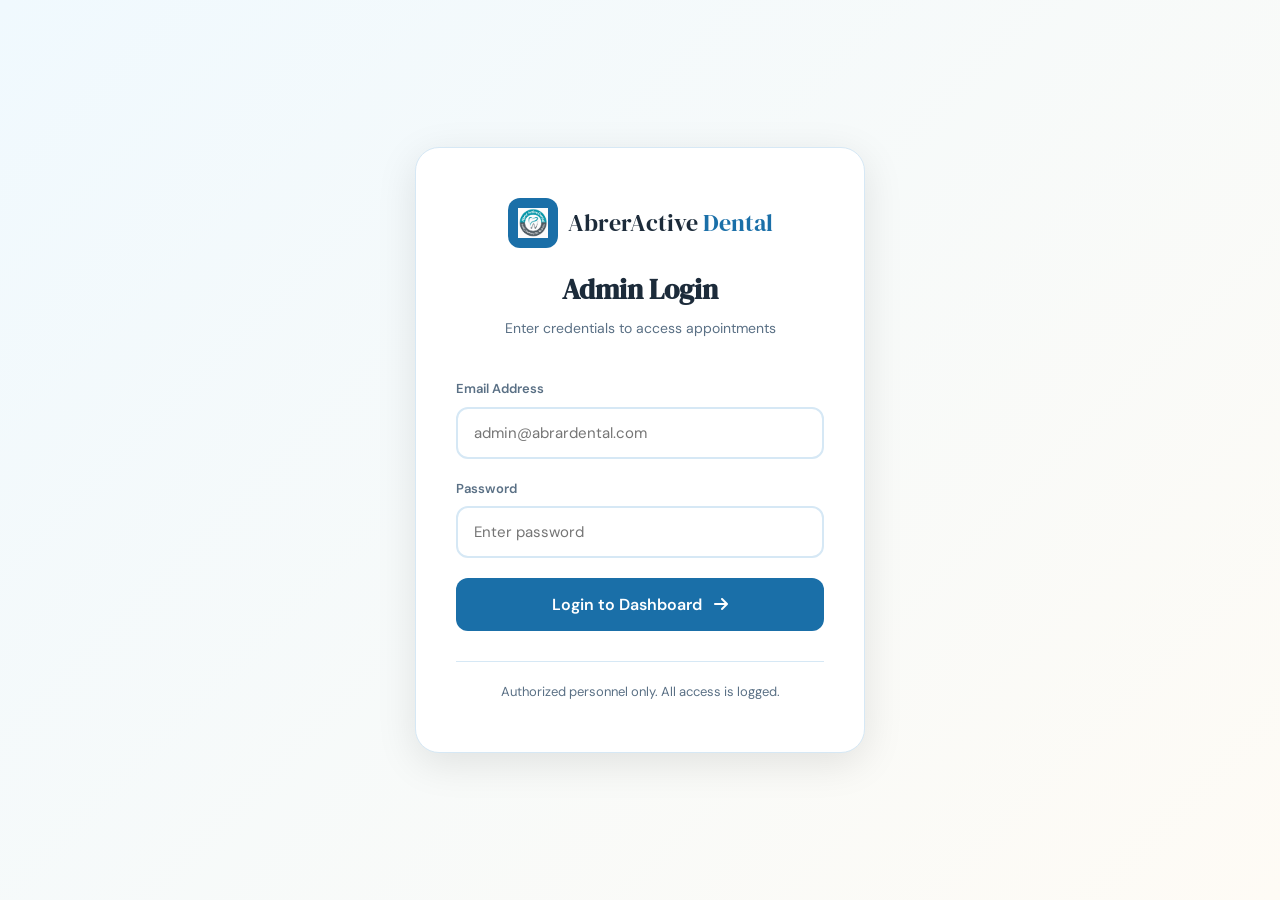
==== appointments.html @ 78419014 "dashboard add korlam and  js add korlam" ====
<!DOCTYPE html>
<html lang="en">

<head>
    <meta charset="UTF-8">
    <meta name="viewport" content="width=device-width, initial-scale=1.0">
    <title>All Appointments | AbrarActive Dental</title>

    <link rel="stylesheet" href="style.css">
    <link rel="stylesheet" href="https://cdnjs.cloudflare.com/ajax/libs/font-awesome/6.0.0-beta3/css/all.min.css">
    <link href="https://fonts.googleapis.com/css2?family=DM+Serif+Display:ital@0;1&family=DM+Sans:wght@300;400;500;600;700&display=swap" rel="stylesheet">

    <style>
        .appointments-container {
            max-width: 1400px;
            margin: 100px auto 50px;
            padding: 0 20px;
        }

        .appointments-header {
            text-align: center;
            margin-bottom: 40px;
        }

        .appointments-header h2 {
            font-size: 36px;
            margin-bottom: 10px;
        }

        .appointments-header p {
            color: #5a7085;
            font-size: 16px;
        }

        .table-responsive {
            background: white;
            border-radius: 16px;
            box-shadow: 0 4px 20px rgba(0, 0, 0, 0.08);
            overflow: hidden;
            border: 1px solid #d6e8f5;
        }

        .appointments-table {
            width: 100%;
            border-collapse: collapse;
            min-width: 900px;
        }

        .appointments-table th {
            background: #e8f4fd;
            padding: 16px 14px;
            text-align: left;
            font-weight: 600;
            color: #1a6fa8;
            font-size: 13px;
            text-transform: uppercase;
            letter-spacing: 0.5px;
            border-bottom: 2px solid #d6e8f5;
        }

        .appointments-table td {
            padding: 16px 14px;
            border-bottom: 1px solid #d6e8f5;
            font-size: 14px;
            color: #1c2b3a;
            vertical-align: top;
        }

        .appointments-table tbody tr:hover {
            background: #f4f9fd;
        }

        .appointments-table tbody tr:last-child td {
            border-bottom: none;
        }

        .appointments-table tbody tr td:nth-child(4) {
            font-weight: 600;
            color: #1a6fa8;
            white-space: nowrap;
        }

        .appointments-table tbody tr td:nth-child(6),
        .appointments-table tbody tr td:nth-child(7) {
            text-transform: capitalize;
        }

        .notes-cell {
            max-width: 200px;
            overflow: hidden;
            text-overflow: ellipsis;
            white-space: nowrap;
        }

        .submitted-cell {
            font-size: 12px;
            color: #5a7085;
            white-space: nowrap;
        }

        .back-button {
            display: inline-flex;
            align-items: center;
            gap: 8px;
            background: #1a6fa8;
            color: white;
            padding: 10px 24px;
            border-radius: 50px;
            text-decoration: none;
            font-weight: 600;
            margin-bottom: 30px;
            transition: background 0.2s;
            border: none;
            cursor: pointer;
            font-size: 15px;
        }

        .back-button:hover {
            background: #0f4d7a;
        }

        .no-appointments {
            text-align: center;
            padding: 80px 20px;
            background: white;
            border-radius: 16px;
            border: 1px solid #d6e8f5;
            color: #5a7085;
        }

        .no-appointments i {
            font-size: 56px;
            margin-bottom: 20px;
            color: #d6e8f5;
        }

        .no-appointments h3 {
            font-size: 20px;
            margin-bottom: 8px;
        }

        /* Mobile responsive - horizontal scroll */
        @media (max-width: 768px) {
            .appointments-container {
                margin-top: 80px;
            }

            .table-responsive {
                border-radius: 12px;
            }

            .appointments-table th,
            .appointments-table td {
                padding: 12px 10px;
                font-size: 13px;
            }

            .appointments-header h2 {
                font-size: 28px;
            }

            .notes-cell {
                max-width: 150px;
            }
        }

        @media (max-width: 480px) {
            .appointments-table th,
            .appointments-table td {
                padding: 10px 8px;
                font-size: 12px;
            }

            .notes-cell {
                max-width: 120px;
            }

            .back-button {
                padding: 8px 20px;
                font-size: 14px;
            }
        }
    </style>
</head>

<body>

    <!-- Navbar -->
    <nav class="navbar">
        <div class="container nav-container">
            <a href="index.html" class="logo">
                <div class="logo-icon">
                    <img src="./image/logo.png" alt="Logo">
                </div>
                <span class="logo-text">AbrerActive<span> Dental</span></span>
            </a>
            <div class="nav-links">
                <a href="index.html#home" class="nav-link">Home</a>
                <a href="index.html#about" class="nav-link">About</a>
                <a href="index.html#services" class="nav-link">Services</a>
                <a href="index.html#appointment" class="nav-link">Appointment</a>
                <a href="index.html#contact" class="nav-link">Contact</a>
                <a href="appointments.html" class="nav-link">All Appointments</a>
            </div>
            <a href="index.html#appointment" class="btn btn-primary btn-small">📅 Book Now</a>
        </div>
    </nav>

    <div class="appointments-container">
        <div style="display: flex; justify-content: space-between; align-items: center; margin-bottom: 30px;">
            <button onclick="window.location.href='index.html'" class="back-button">
                <i class="fas fa-arrow-left"></i> Back to Home
            </button>
            <button onclick="logout()" class="back-button" style="background: #c00;">
                <i class="fas fa-sign-out-alt"></i> Logout
            </button>
        </div>

        <div class="appointments-header">
            <h2>All Appointments</h2>
            <p>View all appointment requests</p>
        </div>

        <div class="table-responsive">
            <table class="appointments-table">
                <thead>
                    <tr>
                        <th>#</th>
                        <th>Doctor</th>
                        <th>Date</th>
                        <th>Time</th>
                        <th>Name</th>
                        <th>Age</th>
                        <th>Gender</th>
                        <th>Email</th>
                        <th>Phone</th>
                        <th>Notes</th>
                        <th>Submitted</th>
                    </tr>
                </thead>
                <tbody id="appointmentsBody">
                    <!-- Data loaded via JavaScript -->
                </tbody>
            </table>
        </div>

        <div id="noAppointments" class="no-appointments">
            <i class="far fa-calendar-alt"></i>
            <h3>No Appointments</h3>
            <p>There are no appointment requests yet.</p>
        </div>
     </div>

     <script src="script.js"></script>

    <script>
        // Check authentication on page load
        function checkAuth() {
            const isLoggedIn = localStorage.getItem('isLoggedIn');
            if (isLoggedIn !== 'true') {
                window.location.href = 'login.html';
            }
        }

        // Logout function
        function logout() {
            localStorage.removeItem('isLoggedIn');
            localStorage.removeItem('userEmail');
            window.location.href = 'login.html';
        }

        // Run auth check immediately
        checkAuth();
    </script>

 </body>

</html>
---- style.css ----
* {
  margin: 0;
  padding: 0;
  box-sizing: border-box;
}

html {
  scroll-behavior: smooth;
}

body {
  font-family: 'DM Sans', sans-serif;
  background: #ffffff;
  color: #1c2b3a;
  line-height: 1.5;
}


/* colors */
:root {
  --primary: #1a6fa8;
  --primary-dark: #0f4d7a;
  --primary-light: #e8f4fd;
  --accent: #2ebfa5;
  --text-muted: #5a7085;
  --border: #d6e8f5;
  --surface: #f4f9fd;
  --white: #ffffff;
}

h1, h2, h3, .logo-text {
  font-family: 'DM Serif Display', serif;
}

.container {
  max-width: 1100px;
  margin: 0 auto;
  padding: 0 20px;
}

/* buttons */
.btn {
  display: inline-block;
  padding: 12px 28px;
  border-radius: 50px;
  font-weight: 600;
  text-decoration: none;
  transition: 0.2s;
  border: none;
  cursor: pointer;
  font-size: 15px;
}
.btn-primary {
  background: var(--primary);
  color: white;
}
.btn-primary:hover {
  background: var(--primary-dark);
}
.btn-outline {
  background: transparent;
  color: var(--primary);
  border: 2px solid var(--primary);
}
.btn-outline:hover {
  background: var(--primary-light);
}
.btn-small {
  padding: 8px 20px;
  font-size: 13px;
}
.btn-block {
  display: block;
  width: 100%;
  text-align: center;
}
.btn-white {
  background: white;
  color: var(--primary);
}
.btn-white:hover {
  background: #f0f0f0;
}

/* badge */
.badge {
  display: inline-block;
  background: var(--primary-light);
  color: var(--primary);
  padding: 4px 14px;
  border-radius: 40px;
  font-size: 12px;
  font-weight: 600;
}

/* section */
.section {
  padding: 70px 0;
}
.bg-light {
  background: var(--surface);
}
.section-header {
  text-align: center;
  margin-bottom: 50px;
}
.section-header h2 {
  font-size: 36px;
  margin: 12px 0 8px;
}
.section-header p {
  color: var(--text-muted);
  max-width: 550px;
  margin: 0 auto;
}

/* navbar */
.navbar {
  position: fixed;
  top: 0;
  left: 0;
  width: 100%;
  background: rgba(255,255,255,0.96);
  border-bottom: 1px solid var(--border);
  z-index: 100;
  height: 72px;
}
.nav-container {
  display: flex;
  align-items: center;
  justify-content: space-between;
  height: 72px;
}
.logo {
  display: flex;
  align-items: center;
  gap: 10px;
  text-decoration: none;
}
.logo img {
  height: 55px;
  width: auto;
  display: block;
}
.logo-icon {
  width: 38px;
  height: 38px;
  background: var(--primary);
  border-radius: 10px;
  display: flex;
  align-items: center;
  justify-content: center;
}
/* .logo-icon svg {
  width: 22px;
  stroke: white;
} */
.logo-text {
  font-size: 22px;
  color: #1c2b3a;
}
.logo-text span {
  color: var(--primary);
}
.nav-links {
  display: flex;
  gap: 8px;
}
.nav-link {
  padding: 8px 16px;
  text-decoration: none;
  color: var(--text-muted);
  font-weight: 500;
  border-radius: 40px;
}
.nav-link:hover {
  background: var(--primary-light);
  color: var(--primary);
}

/* hero section */
.hero {
  padding-top: 90px;
  min-height: 100vh;
  background: linear-gradient(135deg, #f0f9fe, #fefbf5);
  display: flex;
  align-items: center;
}
.hero-container {
  display: flex;
  gap: 50px;
  align-items: center;
}
.hero-text {
  flex: 1;
}
.hero-text h1 {
  font-size: 52px;
  margin: 15px 0 15px;
}
.hero-text h1 em {
  color: var(--primary);
  font-style: italic;
}
.hero-text p {
  font-size: 17px;
  color: var(--text-muted);
  margin-bottom: 30px;
}
.hero-buttons {
  display: flex;
  gap: 15px;
  flex-wrap: wrap;
}
.hero-stats {
  display: flex;
  gap: 40px;
  margin-top: 45px;
}
.stat-number {
  font-family: 'DM Serif Display', serif;
  font-size: 32px;
  color: var(--primary);
  font-weight: bold;
}
.stat-label {
  font-size: 13px;
  color: var(--text-muted);
}
.hero-image {
  flex: 1;
  position: relative;
}
.doctor-card {
  background: white;
  border-radius: 30px;
  box-shadow: 0 10px 30px rgba(0,0,0,0.1);
  overflow: hidden;
}
.doctor-avatar {
  background: linear-gradient(145deg, var(--primary-light), var(--accent));
  padding: 40px;
  text-align: center;
}
.herodr {
    width: 350px;
    height: 350px;
    border-radius: 50%;
    object-fit: cover;
    border: 5px solid #1a6fa8;
    margin-bottom: 1rem;  
}
.doctor-name {
  font-weight: bold;
  font-size: 18px;
  margin-top: 10px;
  color: #1a6fa8;
}
.doctor-title {
  font-size: 13px;
  color: #5a7085;
}
.award-badge {
  position: absolute;
  bottom: 20px;
  left: -20px;
  background: white;
  border-radius: 20px;
  padding: 12px 18px;
  display: flex;
  gap: 12px;
  box-shadow: 0 8px 20px rgba(0,0,0,0.1);
}
.award-icon {
  font-size: 28px;
}
.award-title {
  font-weight: bold;
}
.award-text {
  font-size: 12px;
  color: var(--text-muted);
}

/* grids */
.three-cols {
  display: grid;
  grid-template-columns: repeat(3, 1fr);
  gap: 25px;
}
.two-cols {
  display: grid;
  grid-template-columns: 1fr 1.5fr;
  gap: 45px;
  align-items: center;
}
.card {
  background: white;
  border: 1px solid var(--border);
  border-radius: 16px;
  padding: 30px 20px;
  text-align: center;
  transition: all .3s linear;
}
.card:hover{
  background-color: #b5cadc;
  box-shadow: 0 25px 50px rgba(0, 0, 0, 0.608);
  transform:scale(1.2);
}
.card-icon {
  font-size: 44px;
  margin-bottom: 15px;
}
.card h3 {
  margin-bottom: 10px;
}
.card p {
  color: var(--text-muted);
  font-size: 14px;
}

/* about doctor */
.doctor-photo {
  background: linear-gradient(130deg, var(--primary-light), var(--accent-light));
  border-radius: 30px;
  padding: 40px;
  text-align: center;
}
.doctor-qualification {
  color: var(--primary);
  font-weight: 500;
  margin: 10px 0 15px;
}
.qualification-list {
  list-style: none;
  margin: 25px 0;
}
.qualification-list li {
  margin-bottom: 12px;
  display: flex;
  align-items: center;
  gap: 12px;
}
.qual-icon {
  font-size: 22px;
}
.certificate-grid {
  display: grid;
  grid-template-columns: 1fr 1fr;
  gap: 12px;
  margin: 20px 0;
}
.cert-card {
  background: var(--surface);
  padding: 12px;
  border-radius: 12px;
  font-size: 13px;
}

/* services */
.services-grid {
  display: grid;
  grid-template-columns: repeat(auto-fill, minmax(280px, 1fr));
  gap: 25px;
}
.service-card {
  background: white;
  border: 1px solid var(--border);
  border-radius: 16px;
  padding: 25px;
  transition: all .3s linear;
}
.service-card:hover{
  background-color: #b5cadc;
  box-shadow: 0 25px 50px rgba(0, 0, 0, 0.608);
  transform:scale(1.2);
}
.service-icon {
  font-size: 42px;
  margin-bottom: 15px;
}
.service-card h3 {
  margin-bottom: 8px;
}
.service-card p {
  color: var(--text-muted);
  font-size: 14px;
}
.service-price {
  margin-top: 15px;
  font-weight: bold;
  color: var(--accent);
}

/* testimonials */
.testimonials-grid {
  display: grid;
  grid-template-columns: repeat(3, 1fr);
  gap: 25px;
}
.testimonial-card {
  background: white;
  border-radius: 16px;
  padding: 25px;
  border: 1px solid var(--border);
  transition: all .3s linear;

}
.testimonial-card:hover{
  background-color: #b5cadc;
  box-shadow: 0 25px 50px rgba(0, 0, 0, 0.608);
  transform:scale(1.2);
}
.stars {
  color: #f5b042;
  font-size: 18px;
  margin-bottom: 12px;
}
.patient {
  display: flex;
  gap: 12px;
  margin-top: 18px;
  align-items: center;
}
.patient-avatar {
  width: 44px;
  height: 44px;
  background: var(--primary);
  border-radius: 50%;
  display: flex;
  align-items: center;
  justify-content: center;
  color: white;
  font-weight: bold;
}

/* appointment form */
.appointment-grid {
  display: grid;
  grid-template-columns: 1.3fr 1fr;
  gap: 45px;
}
.form-box {
  background: white;
  border: 1px solid var(--border);
  border-radius: 24px;
  padding: 35px;
}
.form-group {
  margin-bottom: 18px;
}
label {
  display: block;
  font-size: 13px;
  font-weight: 600;
  color: var(--text-muted);
  margin-bottom: 5px;
}
input, select, textarea {
  width: 100%;
  padding: 12px;
  border: 1px solid var(--border);
  border-radius: 10px;
  font-family: inherit;
}
.form-row {
  display: grid;
  grid-template-columns: 1fr 1fr;
  gap: 15px;
}
.demo-note {
  font-size: 12px;
  color: var(--text-muted);
  text-align: center;
  margin-top: 15px;
}
.info-box {
  padding-top: 20px;
}
.info-item {
  display: flex;
  gap: 16px;
  margin-bottom: 28px;
}
.info-icon {
  font-size: 28px;
  background: var(--primary-light);
  width: 50px;
  height: 50px;
  border-radius: 14px;
  display: flex;
  align-items: center;
  justify-content: center;
}
.call-card {
  background: var(--primary-light);
  border-radius: 20px;
  padding: 20px;
  margin-top: 20px;
}
.phone-number {
  font-size: 24px;
  font-weight: bold;
  color: var(--primary);
  margin: 8px 0;
}

/* contact */
.contact-grid {
  display: grid;
  grid-template-columns: 1fr 1.2fr;
  gap: 45px;
}
.contact-item {
  display: flex;
  gap: 16px;
  margin-bottom: 28px;
}
.contact-icon {
  font-size: 28px;
  background: var(--primary-light);
  width: 50px;
  height: 50px;
  border-radius: 14px;
  display: flex;
  align-items: center;
  justify-content: center;
}
.map iframe {
  width: 100%;
  height: 260px;
  border-radius: 20px;
  border: 0;
  margin-top: 15px;
}
.message-box {
  background: white;
  border: 1px solid var(--border);
  border-radius: 24px;
  padding: 30px;
}

/* cta banner */
.cta-banner {
  background: var(--primary);
  padding: 60px 0;
  text-align: center;
  color: white;
}
.cta-banner h2 {
  font-size: 36px;
  margin-bottom: 12px;
}
.cta-banner p {
  margin-bottom: 28px;
  opacity: 0.9;
}

/* footer */
footer {
  background: #1c2b3a;
  color: #b0c9df;
  padding: 50px 0 25px;
}
.footer-grid {
  display: grid;
  grid-template-columns: 2fr 1fr 1fr;
  gap: 40px;
  margin-bottom: 35px;
}
.footer-brand p {
  margin-top: 12px;
  font-size: 14px;
}
.footer-links h4 {
  color: white;
  margin-bottom: 18px;
}
.footer-links ul {
  list-style: none;
}
.footer-links li {
  margin-bottom: 10px;
}
.footer-links a {
  color: #b0c9df;
  text-decoration: none;
}
.footer-links a:hover {
  color: white;
  font-size: large;
}

/* footer-social */
.footer-links ul li.social-links {
    display: flex;
    align-items: center;
    gap: 10px;
    flex-wrap: wrap;
    margin-top: 10px;
}

.social-links a {
    color: white;
    font-size: 18px;
    transition: all 0.3s ease;
    display: inline-block;
    text-decoration: none;
}

.social-links a:hover {
    color: #2ebfa5;
    transform: translateY(-3px);
}


.social-links span {
    color: #ccc;
}


.footer-bottom {
  border-top: 1px solid rgba(255,255,255,0.1);
  padding-top: 20px;
  display: flex;
  justify-content: space-between;
  font-size: 13px;
}

/* responsive */
@media (max-width: 850px) {
  .hero-container, .two-cols, .appointment-grid, .contact-grid, .testimonials-grid, .three-cols {
    grid-template-columns: 1fr;
  }
  .hero-image {
    display: none;
  }
  .hero-text h1 {
    font-size: 42px;
  }
  .footer-grid {
    grid-template-columns: 1fr;
    gap: 30px;
  }
  .nav-links {
    display: none;
  }
}
@media (max-width: 550px) {
  .section {
    padding: 50px 0;
  }
  .certificate-grid {
    grid-template-columns: 1fr;
  }
}
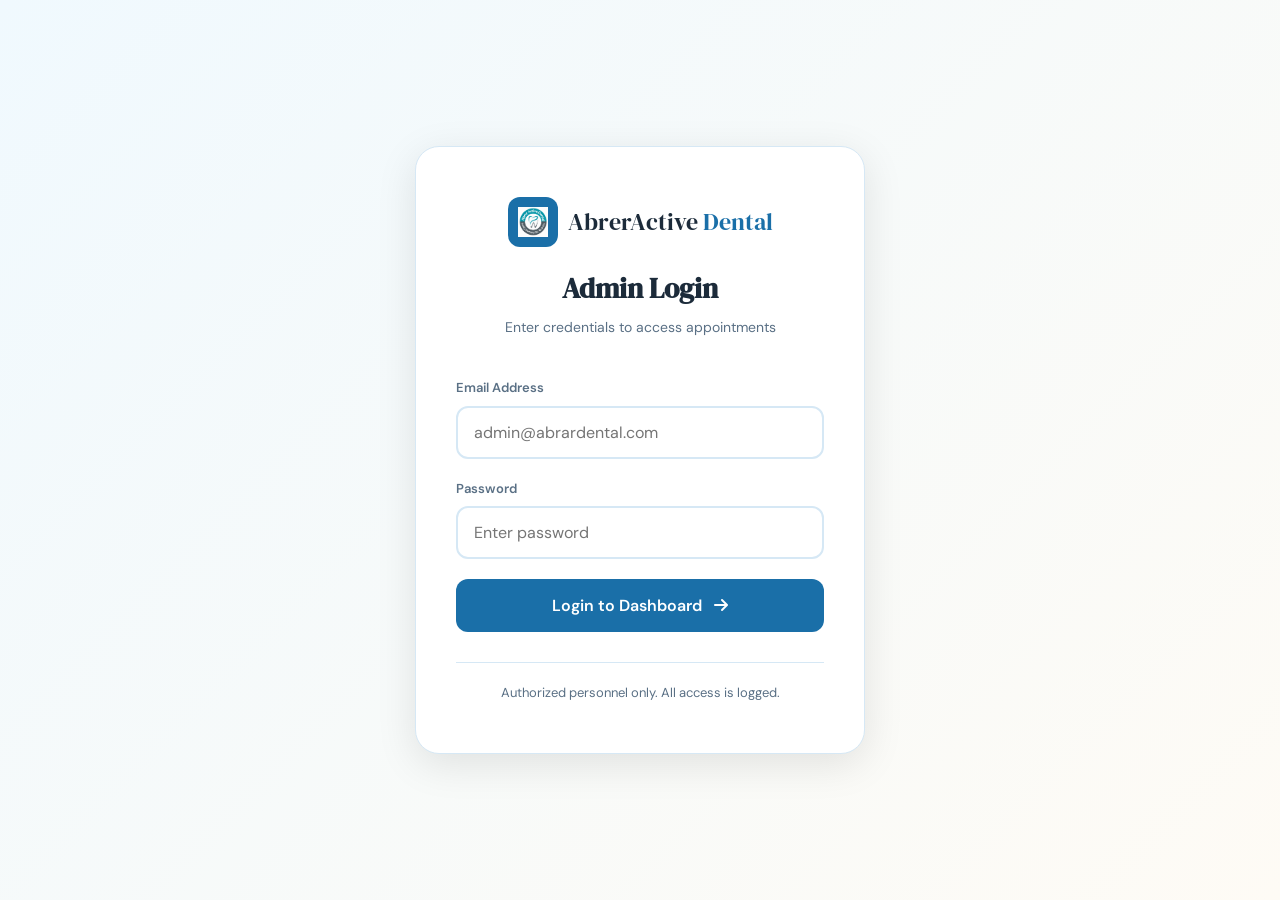
==== commit f3ebde02: "try to full responsive" ====
--- a/appointments.html
+++ b/appointments.html
@@ -32,13 +32,14 @@
             font-size: 16px;
         }
 
-        .table-responsive {
-            background: white;
-            border-radius: 16px;
-            box-shadow: 0 4px 20px rgba(0, 0, 0, 0.08);
-            overflow: hidden;
-            border: 1px solid #d6e8f5;
-        }
+         .table-responsive {
+             background: white;
+             border-radius: 16px;
+             box-shadow: 0 4px 20px rgba(0, 0, 0, 0.08);
+             overflow-x: auto;
+             border: 1px solid #d6e8f5;
+             -webkit-overflow-scrolling: touch;
+         }
 
         .appointments-table {
             width: 100%;
@@ -185,26 +186,32 @@
 
 <body>
 
-    <!-- Navbar -->
-    <nav class="navbar">
-        <div class="container nav-container">
-            <a href="index.html" class="logo">
-                <div class="logo-icon">
-                    <img src="./image/logo.png" alt="Logo">
-                </div>
-                <span class="logo-text">AbrerActive<span> Dental</span></span>
-            </a>
-            <div class="nav-links">
-                <a href="index.html#home" class="nav-link">Home</a>
-                <a href="index.html#about" class="nav-link">About</a>
-                <a href="index.html#services" class="nav-link">Services</a>
-                <a href="index.html#appointment" class="nav-link">Appointment</a>
-                <a href="index.html#contact" class="nav-link">Contact</a>
-                <a href="appointments.html" class="nav-link">All Appointments</a>
-            </div>
-            <a href="index.html#appointment" class="btn btn-primary btn-small">📅 Book Now</a>
-        </div>
-    </nav>
+     <!-- Navbar -->
+     <nav class="navbar">
+         <div class="container nav-container">
+             <a href="index.html" class="logo">
+                 <div class="logo-icon">
+                     <img src="./image/logo.png" alt="Logo">
+                 </div>
+                 <span class="logo-text">AbrerActive<span> Dental</span></span>
+             </a>
+             <button class="mobile-menu-toggle" aria-label="Toggle menu" aria-expanded="false" aria-controls="primary-navigation">
+                 <span></span>
+                 <span></span>
+                 <span></span>
+             </button>
+             <div class="nav-overlay" aria-hidden="true"></div>
+             <div class="nav-links" id="primary-navigation" aria-hidden="true">
+                 <a href="index.html#home" class="nav-link">Home</a>
+                 <a href="index.html#about" class="nav-link">About</a>
+                 <a href="index.html#services" class="nav-link">Services</a>
+                 <a href="index.html#contact" class="nav-link">Contact</a>
+                 <a href="appointments.html" class="nav-link">All Appointments</a>
+                 <a href="index.html#appointment" class="btn btn-primary btn-block btn-block-mobile">📅 Book Now</a>
+             </div>
+             <a href="index.html#appointment" class="btn btn-primary btn-small">📅 Book Now</a>
+         </div>
+     </nav>
 
     <div class="appointments-container">
         <div style="display: flex; justify-content: space-between; align-items: center; margin-bottom: 30px;">
--- a/style.css
+++ b/style.css
@@ -6,6 +6,9 @@
 
 html {
   scroll-behavior: smooth;
+  scroll-padding-top: 80px;
+  overflow-x: hidden;
+  -webkit-text-size-adjust: 100%;
 }
 
 body {
@@ -14,7 +17,6 @@
   color: #1c2b3a;
   line-height: 1.5;
 }
-
 
 /* colors */
 :root {
@@ -49,6 +51,14 @@
   border: none;
   cursor: pointer;
   font-size: 15px;
+  touch-action: manipulation;
+  -webkit-tap-highlight-color: transparent;
+}
+.btn:hover {
+  transform: translateY(-1px);
+}
+.btn:active {
+  transform: translateY(0);
 }
 .btn-primary {
   background: var(--primary);
@@ -74,6 +84,12 @@
   width: 100%;
   text-align: center;
 }
+
+/* Mobile-only button - hidden by default on desktop */
+.btn-block-mobile {
+  display: none;
+}
+
 .btn-white {
   background: white;
   color: var(--primary);
@@ -96,6 +112,7 @@
 /* section */
 .section {
   padding: 70px 0;
+  scroll-margin-top: 80px;
 }
 .bg-light {
   background: var(--surface);
@@ -122,7 +139,7 @@
   width: 100%;
   background: rgba(255,255,255,0.96);
   border-bottom: 1px solid var(--border);
-  z-index: 100;
+  z-index: 1000;
   height: 72px;
 }
 .nav-container {
@@ -130,12 +147,15 @@
   align-items: center;
   justify-content: space-between;
   height: 72px;
+  position: relative;
 }
 .logo {
   display: flex;
   align-items: center;
   gap: 10px;
   text-decoration: none;
+  z-index: 1001;
+  position: relative;
 }
 .logo img {
   height: 55px;
@@ -151,10 +171,6 @@
   align-items: center;
   justify-content: center;
 }
-/* .logo-icon svg {
-  width: 22px;
-  stroke: white;
-} */
 .logo-text {
   font-size: 22px;
   color: #1c2b3a;
@@ -165,6 +181,7 @@
 .nav-links {
   display: flex;
   gap: 8px;
+  align-items: center;
 }
 .nav-link {
   padding: 8px 16px;
@@ -172,10 +189,59 @@
   color: var(--text-muted);
   font-weight: 500;
   border-radius: 40px;
+  transition: all 0.2s;
 }
 .nav-link:hover {
   background: var(--primary-light);
   color: var(--primary);
+}
+
+/* Mobile menu toggle */
+.mobile-menu-toggle {
+  display: none;
+  flex-direction: column;
+  gap: 5px;
+  background: none;
+  border: none;
+  cursor: pointer;
+  padding: 10px;
+  z-index: 1001;
+  width: 44px;
+  height: 44px;
+  align-items: center;
+  justify-content: center;
+  position: relative;
+}
+.mobile-menu-toggle span {
+  display: block;
+  width: 24px;
+  height: 2px;
+  background: var(--primary);
+  transition: all 0.3s;
+  border-radius: 2px;
+}
+.mobile-menu-toggle.active span:nth-child(1) {
+  transform: rotate(45deg) translate(5px, 5px);
+}
+.mobile-menu-toggle.active span:nth-child(2) {
+  opacity: 0;
+}
+.mobile-menu-toggle.active span:nth-child(3) {
+  transform: rotate(-45deg) translate(5px, -5px);
+}
+
+/* Mobile overlay */
+.nav-overlay {
+  position: fixed;
+  top: 0;
+  left: 0;
+  width: 100%;
+  height: 100vh;
+  background: rgba(0,0,0,0.3);
+  z-index: 998;
+  opacity: 0;
+  visibility: hidden;
+  transition: opacity 0.3s ease;
 }
 
 /* hero section */
@@ -190,6 +256,7 @@
   display: flex;
   gap: 50px;
   align-items: center;
+  width: 100%;
 }
 .hero-text {
   flex: 1;
@@ -197,6 +264,7 @@
 .hero-text h1 {
   font-size: 52px;
   margin: 15px 0 15px;
+  line-height: 1.1;
 }
 .hero-text h1 em {
   color: var(--primary);
@@ -230,12 +298,17 @@
 .hero-image {
   flex: 1;
   position: relative;
+  display: flex;
+  justify-content: center;
+  align-items: center;
 }
 .doctor-card {
   background: white;
   border-radius: 30px;
   box-shadow: 0 10px 30px rgba(0,0,0,0.1);
   overflow: hidden;
+  max-width: 400px;
+  width: 100%;
 }
 .doctor-avatar {
   background: linear-gradient(145deg, var(--primary-light), var(--accent));
@@ -243,8 +316,8 @@
   text-align: center;
 }
 .herodr {
-    width: 350px;
-    height: 350px;
+    width: 280px;
+    height: 280px;
     border-radius: 50%;
     object-fit: cover;
     border: 5px solid #1a6fa8;
@@ -294,6 +367,8 @@
   gap: 45px;
   align-items: center;
 }
+
+/* cards */
 .card {
   background: white;
   border: 1px solid var(--border);
@@ -319,6 +394,15 @@
   font-size: 14px;
 }
 
+/* Disable scale transform on touch devices for better UX */
+@media (hover: none) and (pointer: coarse) {
+  .card:hover,
+  .service-card:hover,
+  .testimonial-card:hover {
+    transform: none;
+  }
+}
+
 /* about doctor */
 .doctor-photo {
   background: linear-gradient(130deg, var(--primary-light), var(--accent-light));
@@ -462,6 +546,8 @@
   border: 1px solid var(--border);
   border-radius: 10px;
   font-family: inherit;
+  font-size: 16px;
+  -webkit-tap-highlight-color: transparent;
 }
 .form-row {
   display: grid;
@@ -613,11 +699,9 @@
     transform: translateY(-3px);
 }
 
-
 .social-links span {
     color: #ccc;
 }
-
 
 .footer-bottom {
   border-top: 1px solid rgba(255,255,255,0.1);
@@ -627,30 +711,386 @@
   font-size: 13px;
 }
 
-/* responsive */
+/* ============================================
+   RESPONSIVE MEDIA QUERIES - ALL AT THE END
+   ============================================ */
+
+/* Mobile Navigation & Layout (Tablet/Mobile) */
 @media (max-width: 850px) {
-  .hero-container, .two-cols, .appointment-grid, .contact-grid, .testimonials-grid, .three-cols {
+  /* Show mobile menu toggle */
+  .mobile-menu-toggle {
+    display: flex;
+  }
+  
+  /* Hide desktop Book Now button */
+  .nav-container > .btn-primary {
+    display: none;
+  }
+  
+  /* Mobile navigation drawer */
+  .nav-links {
+    position: fixed;
+    top: 0;
+    right: 0;
+    width: 280px;
+    height: 100vh;
+    background: white;
+    flex-direction: column;
+    align-items: flex-start;
+    gap: 0;
+    padding: 100px 30px 30px;
+    box-shadow: -5px 0 20px rgba(0,0,0,0.1);
+    transition: transform 0.3s ease;
+    z-index: 999;
+    transform: translateX(100%);
+    visibility: hidden;
+    pointer-events: none;
+    overscroll-behavior: contain;
+    overflow-y: auto;
+    -webkit-overflow-scrolling: touch;
+  }
+  
+  .nav-links.active {
+    transform: translateX(0);
+    visibility: visible;
+    pointer-events: auto;
+  }
+  
+  .nav-overlay.active {
+    opacity: 1;
+    visibility: visible;
+  }
+  
+  /* Mobile nav links */
+  .nav-link {
+    width: 100%;
+    padding: 15px 20px;
+    border-radius: 12px;
+    font-size: 16px;
+  }
+  
+  /* Mobile Book Now button - shown in drawer */
+  .btn-block-mobile {
+    display: block;
+    width: 100%;
+    margin-top: 10px;
+    padding: 16px;
+    font-size: 16px;
+    text-align: center;
+  }
+  
+  /* Stack all grids */
+  .hero-container,
+  .two-cols,
+  .appointment-grid,
+  .contact-grid,
+  .testimonials-grid,
+  .three-cols {
     grid-template-columns: 1fr;
-  }
+    gap: 30px;
+  }
+  
+  /* Hero section mobile */
+  .hero {
+    padding-top: 100px;
+    min-height: auto;
+    padding-bottom: 50px;
+  }
+  
+  .hero-container {
+    flex-direction: column;
+    text-align: center;
+  }
+  
   .hero-image {
-    display: none;
-  }
+    order: -1;
+    display: block;
+  }
+  
+  .doctor-card {
+    max-width: 300px;
+    margin: 0 auto;
+  }
+  
+  .herodr {
+    width: 200px;
+    height: 200px;
+  }
+  
+  .hero-stats {
+    justify-content: center;
+    flex-wrap: wrap;
+  }
+  
+  .hero-buttons {
+    justify-content: center;
+  }
+  
   .hero-text h1 {
-    font-size: 42px;
-  }
+    font-size: 38px;
+    line-height: 1.2;
+  }
+  
+  .hero-text p {
+    font-size: 16px;
+  }
+  
+  .stat-number {
+    font-size: 26px;
+  }
+  
+  .section-header h2 {
+    font-size: 30px;
+  }
+  
   .footer-grid {
     grid-template-columns: 1fr;
     gap: 30px;
   }
-  .nav-links {
-    display: none;
-  }
-}
+  
+  .footer-bottom {
+    flex-direction: column;
+    gap: 10px;
+    text-align: center;
+  }
+}
+
+/* Mobile - Small screens */
 @media (max-width: 550px) {
   .section {
-    padding: 50px 0;
-  }
+    padding: 40px 0;
+  }
+  
+  .container {
+    padding: 0 15px;
+  }
+  
+  /* Hero mobile */
+  .hero-text h1 {
+    font-size: 32px;
+  }
+  
+  .hero-buttons {
+    flex-direction: column;
+  }
+  
+  .hero-buttons .btn {
+    width: 100%;
+    text-align: center;
+  }
+  
+  /* Headers */
+  .section-header h2 {
+    font-size: 26px;
+  }
+  
+  .section-header p {
+    font-size: 15px;
+  }
+  
+  /* Cards padding */
+  .card,
+  .service-card,
+  .testimonial-card,
+  .form-box,
+  .message-box,
+  .info-box {
+    padding: 20px;
+  }
+  
+  /* Certificate grid */
   .certificate-grid {
     grid-template-columns: 1fr;
   }
-}+  
+  /* Form row stack */
+  .form-row {
+    grid-template-columns: 1fr;
+  }
+  
+  /* Buttons */
+  .btn-block {
+    padding: 14px;
+    font-size: 16px;
+  }
+  
+  .back-button {
+    padding: 10px 18px;
+    font-size: 14px;
+  }
+  
+  /* Contact */
+  .contact-item {
+    flex-direction: column;
+    gap: 8px;
+  }
+  
+  .contact-icon {
+    width: 40px;
+    height: 40px;
+    font-size: 24px;
+  }
+  
+  .map iframe {
+    height: 200px;
+  }
+  
+  .phone-number {
+    font-size: 20px;
+  }
+  
+  /* CTA */
+  .cta-banner h2 {
+    font-size: 28px;
+  }
+  
+  .cta-banner p {
+    font-size: 16px;
+  }
+  
+  /* Appointments table */
+  .appointments-table {
+    font-size: 12px;
+  }
+  
+  .appointments-table th,
+  .appointments-table td {
+    padding: 10px 8px;
+  }
+  
+  .notes-cell {
+    max-width: 100px;
+  }
+  
+  .submitted-cell {
+    font-size: 11px;
+  }
+  
+  /* Doctor */
+  .doctor-photo {
+    padding: 25px;
+  }
+  
+  .herodr {
+    width: 200px;
+    height: 200px;
+  }
+  
+  /* Logo */
+  .logo-text {
+    font-size: 18px;
+  }
+  
+  .logo img {
+    height: 40px;
+  }
+  
+  /* Stats */
+  .stat-number {
+    font-size: 22px;
+  }
+  
+  .stat-label {
+    font-size: 12px;
+  }
+  
+  .hero-stats {
+    flex-wrap: wrap;
+    gap: 20px;
+  }
+  
+  /* Mobile form inputs */
+  input, select, textarea {
+    padding: 14px 12px;
+  }
+}
+
+/* Extra small mobile */
+@media (max-width: 400px) {
+  .hero-text h1 {
+    font-size: 28px;
+  }
+  
+  .hero-buttons .btn {
+    padding: 10px 20px;
+    font-size: 14px;
+  }
+  
+  .section-header h2 {
+    font-size: 24px;
+  }
+  
+  .btn {
+    padding: 10px 20px;
+    font-size: 14px;
+  }
+  
+  .btn-small {
+    padding: 6px 16px;
+    font-size: 12px;
+  }
+}
+
+/* Touch device improvements */
+@media (hover: none) and (pointer: coarse) {
+  .card:hover,
+  .service-card:hover,
+  .testimonial-card:hover {
+    transform: none;
+  }
+}
+
+/* Landscape mobile */
+@media (max-width: 768px) and (orientation: landscape) {
+  .hero {
+    min-height: auto;
+    padding-top: 100px;
+    padding-bottom: 50px;
+  }
+  
+  .hero-container {
+    flex-direction: column;
+    text-align: center;
+  }
+  
+  .hero-stats {
+    justify-content: center;
+  }
+}
+
+/* Services - mobile */
+@media (max-width: 550px) {
+  .services-grid {
+    grid-template-columns: 1fr;
+    gap: 15px;
+  }
+  
+  .service-card {
+    padding: 20px;
+  }
+  
+  .service-icon {
+    font-size: 36px;
+  }
+}
+
+/* Testimonials - tablet */
+@media (max-width: 768px) {
+  .testimonials-grid {
+    grid-template-columns: 1fr;
+    gap: 20px;
+  }
+}
+
+/* Testimonials - mobile */
+@media (max-width: 550px) {
+  .testimonial-card {
+    padding: 20px;
+  }
+  
+  .patient-avatar {
+    width: 38px;
+    height: 38px;
+    font-size: 14px;
+  }
+}
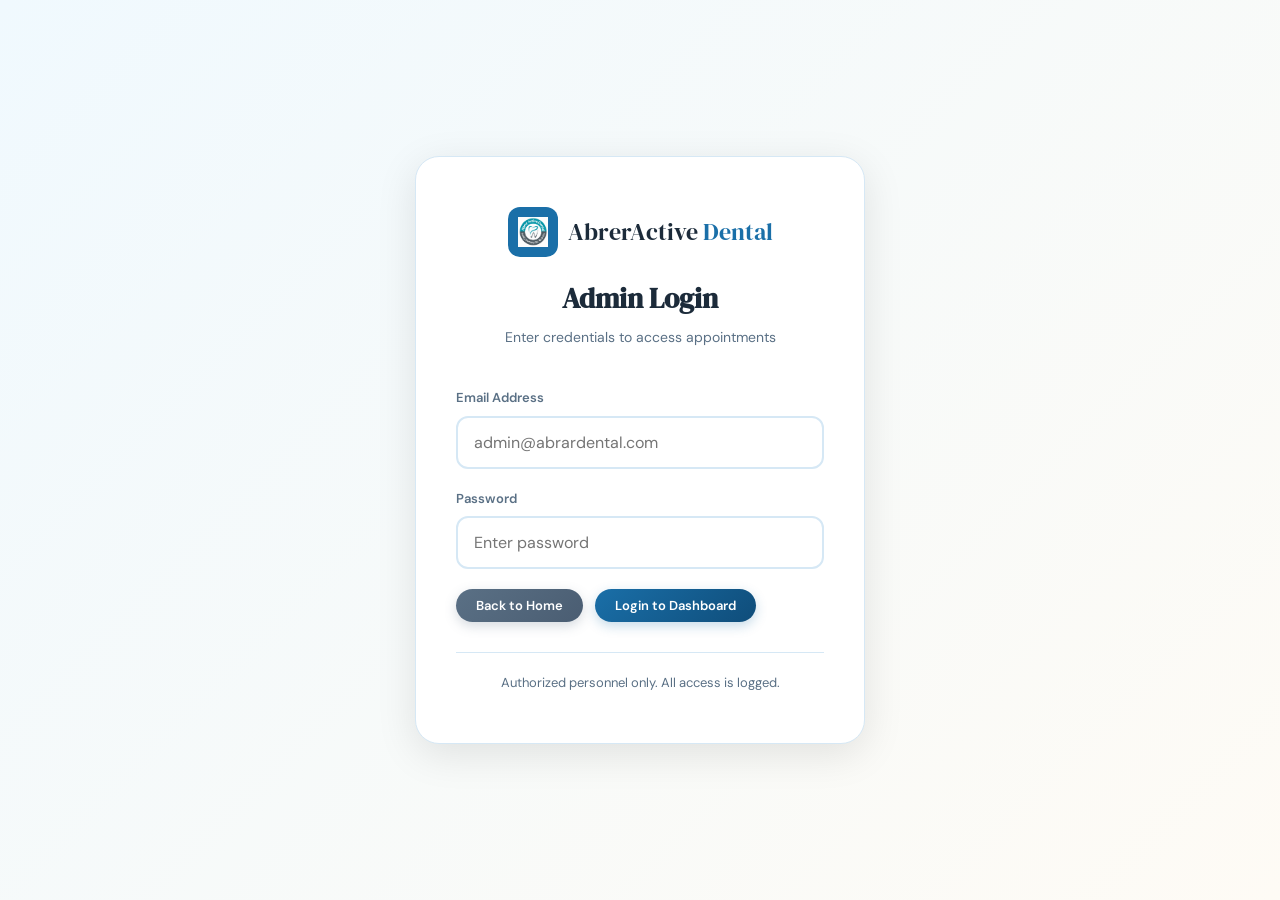
==== commit 3cdcad78: "add back to home in the login pase and add logo on tittle , add delete option in the dashboard" ====
--- a/appointments.html
+++ b/appointments.html
@@ -5,6 +5,7 @@
     <meta charset="UTF-8">
     <meta name="viewport" content="width=device-width, initial-scale=1.0">
     <title>All Appointments | AbrarActive Dental</title>
+    <link rel="icon" href="./image/logo.png">
 
     <link rel="stylesheet" href="style.css">
     <link rel="stylesheet" href="https://cdnjs.cloudflare.com/ajax/libs/font-awesome/6.0.0-beta3/css/all.min.css">
@@ -218,9 +219,14 @@
             <button onclick="window.location.href='index.html'" class="back-button">
                 <i class="fas fa-arrow-left"></i> Back to Home
             </button>
-            <button onclick="logout()" class="back-button" style="background: #c00;">
-                <i class="fas fa-sign-out-alt"></i> Logout
-            </button>
+            <div style="display: flex; gap: 10px;">
+                <button onclick="clearAllAppointments()" class="back-button" style="background: #c00;">
+                    <i class="fas fa-trash-alt"></i> Clear All
+                </button>
+                <button onclick="logout()" class="back-button" style="background: #5a7085;">
+                    <i class="fas fa-sign-out-alt"></i> Logout
+                </button>
+            </div>
         </div>
 
         <div class="appointments-header">
@@ -243,6 +249,7 @@
                         <th>Phone</th>
                         <th>Notes</th>
                         <th>Submitted</th>
+                        <th>Actions</th>
                     </tr>
                 </thead>
                 <tbody id="appointmentsBody">
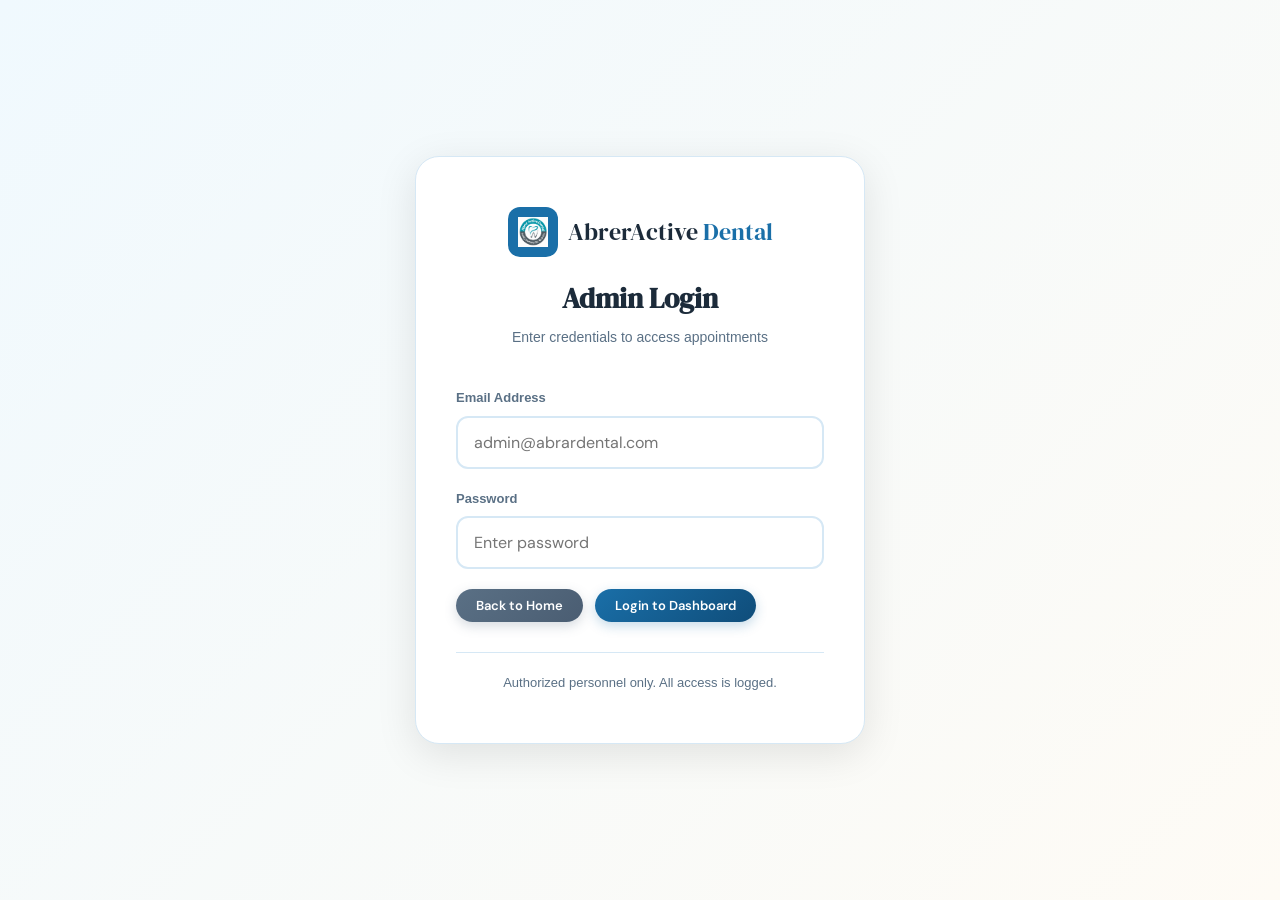
==== commit 222b0966: "edit dashboard" ====
--- a/appointments.html
+++ b/appointments.html
@@ -1,274 +1,573 @@
 <!DOCTYPE html>
 <html lang="en">
-
 <head>
     <meta charset="UTF-8">
     <meta name="viewport" content="width=device-width, initial-scale=1.0">
-    <title>All Appointments | AbrarActive Dental</title>
+    <title>Appointments Dashboard | AbrarActive Dental</title>
     <link rel="icon" href="./image/logo.png">
-
     <link rel="stylesheet" href="style.css">
-    <link rel="stylesheet" href="https://cdnjs.cloudflare.com/ajax/libs/font-awesome/6.0.0-beta3/css/all.min.css">
-    <link href="https://fonts.googleapis.com/css2?family=DM+Serif+Display:ital@0;1&family=DM+Sans:wght@300;400;500;600;700&display=swap" rel="stylesheet">
+    <link rel="stylesheet" href="https://cdnjs.cloudflare.com/ajax/libs/font-awesome/6.7.2/css/all.min.css">
+    <link href="https://fonts.googleapis.com/css2?family=DM+Serif+Display:ital@0;1&family=Poppins:wght@400;500;600;700&display=swap" rel="stylesheet">
 
     <style>
-        .appointments-container {
+        :root {
+            --primary: #2563eb;
+            --primary-light: #dbeafe;
+            --success: #10b981;
+            --warning: #f59e0b;
+            --danger: #ef4444;
+            --gray-50: #f8fafc;
+            --gray-100: #f1f5f9;
+            --gray-200: #e2e8f0;
+            --gray-400: #94a3b8;
+            --gray-600: #64748b;
+            --gray-800: #1e293b;
+            --text-primary: #0f172a;
+            --card-bg: rgba(255, 255, 255, 0.92);
+            --card-border: rgba(203, 213, 225, 0.6);
+        }
+
+        body {
+            background: linear-gradient(135deg, #f0f9ff 0%, #e0f2fe 100%);
+            min-height: 100vh;
+            font-family: 'Poppins', sans-serif;
+            margin: 0;
+        }
+
+        .dashboard-container {
             max-width: 1400px;
-            margin: 100px auto 50px;
-            padding: 0 20px;
-        }
-
-        .appointments-header {
-            text-align: center;
+            margin: 0 auto;
+            padding: 100px 24px 40px;
+        }
+
+        .dashboard-header {
             margin-bottom: 40px;
         }
 
-        .appointments-header h2 {
+        .dashboard-title {
+            font-family: 'DM Serif Display', serif;
             font-size: 36px;
-            margin-bottom: 10px;
-        }
-
-        .appointments-header p {
-            color: #5a7085;
+            font-weight: 700;
+            color: var(--text-primary);
+            margin: 0 0 8px;
+            line-height: 1.2;
+        }
+
+        .dashboard-subtitle {
+            font-size: 15px;
+            color: var(--gray-600);
+            font-weight: 400;
+            margin: 0;
+        }
+
+        .section-divider {
+            height: 1px;
+            background: linear-gradient(90deg, transparent, var(--gray-300), transparent);
+            margin: 32px 0;
+        }
+
+        /* Stats Grid */
+        .stats-grid {
+            display: grid;
+            grid-template-columns: repeat(auto-fit, minmax(240px, 1fr));
+            gap: 20px;
+            margin-bottom: 32px;
+        }
+
+        .stat-card {
+            background: var(--card-bg);
+            backdrop-filter: blur(12px);
+            border: 1px solid var(--card-border);
+            border-radius: 16px;
+            padding: 24px;
+            display: flex;
+            align-items: center;
+            gap: 16px;
+            transition: all 0.3s cubic-bezier(0.4, 0, 0.2, 1);
+            box-shadow: 0 2px 8px rgba(0, 0, 0, 0.04);
+        }
+
+        .stat-card:hover {
+            transform: translateY(-3px);
+            box-shadow: 0 8px 25px rgba(0, 0, 0, 0.08);
+        }
+
+        .stat-icon {
+            width: 56px;
+            height: 56px;
+            border-radius: 14px;
+            display: flex;
+            align-items: center;
+            justify-content: center;
+            font-size: 24px;
+            flex-shrink: 0;
+        }
+
+        .stat-icon.total { background: linear-gradient(135deg, #2563eb, #3b82f6); color: white; }
+        .stat-icon.pending { background: linear-gradient(135deg, #f59e0b, #fbbf24); color: white; }
+        .stat-icon.completed { background: linear-gradient(135deg, #10b981, #34d399); color: white; }
+        .stat-icon.today { background: linear-gradient(135deg, #06b6d4, #22d3ee); color: white; }
+
+        .stat-content h4 {
+            font-size: 13px;
+            color: var(--gray-600);
+            margin: 0 0 4px;
+            font-weight: 500;
+        }
+
+        .stat-number {
+            font-size: 28px;
+            font-weight: 700;
+            color: var(--text-primary);
+            font-family: 'Poppins', sans-serif;
+            margin: 0;
+        }
+
+        .stat-trend {
+            display: flex;
+            align-items: center;
+            gap: 4px;
+            font-size: 12px;
+            margin-top: 4px;
+        }
+
+        .stat-trend.positive { color: var(--success); }
+        .stat-trend.negative { color: var(--danger); }
+
+        /* Filters */
+        .filter-card {
+            background: var(--card-bg);
+            backdrop-filter: blur(12px);
+            border: 1px solid var(--card-border);
+            border-radius: 16px;
+            padding: 24px;
+            margin-bottom: 24px;
+            box-shadow: 0 2px 8px rgba(0, 0, 0, 0.04);
+        }
+
+        .filter-title {
             font-size: 16px;
-        }
-
-         .table-responsive {
-             background: white;
-             border-radius: 16px;
-             box-shadow: 0 4px 20px rgba(0, 0, 0, 0.08);
-             overflow-x: auto;
-             border: 1px solid #d6e8f5;
-             -webkit-overflow-scrolling: touch;
-         }
+            font-weight: 600;
+            color: var(--text-primary);
+            margin: 0 0 16px;
+        }
+
+        .filter-row {
+            display: flex;
+            gap: 12px;
+            flex-wrap: wrap;
+            align-items: flex-end;
+        }
+
+        .filter-item {
+            flex: 1;
+            min-width: 160px;
+        }
+
+        .filter-item label {
+            display: block;
+            font-size: 12px;
+            color: var(--gray-600);
+            margin-bottom: 6px;
+            font-weight: 500;
+        }
+
+        .filter-item input,
+        .filter-item select {
+            width: 100%;
+            padding: 12px 14px;
+            border: 1px solid var(--card-border);
+            border-radius: 10px;
+            font-size: 14px;
+            background: rgba(255, 255, 255, 0.9);
+            transition: all 0.2s;
+            font-family: inherit;
+        }
+
+        .filter-item input:focus,
+        .filter-item select:focus {
+            outline: none;
+            border-color: var(--primary);
+            box-shadow: 0 0 0 3px rgba(37, 99, 235, 0.1);
+        }
+
+        .filter-actions {
+            display: flex;
+            gap: 8px;
+        }
+
+        .filter-actions .btn {
+            padding: 12px 20px;
+            font-size: 14px;
+            border-radius: 10px;
+        }
+
+        /* Quick Filter Chips */
+        .quick-filters {
+            display: flex;
+            gap: 8px;
+            margin-top: 12px;
+            flex-wrap: wrap;
+        }
+
+        .filter-chip {
+            padding: 6px 14px;
+            border-radius: 20px;
+            font-size: 12px;
+            background: var(--gray-100);
+            color: var(--gray-600);
+            border: none;
+            cursor: pointer;
+            transition: all 0.2s;
+        }
+
+        .filter-chip:hover {
+            background: var(--primary-light);
+            color: var(--primary);
+        }
+
+        .filter-chip.active {
+            background: var(--primary);
+            color: white;
+        }
+
+        /* Table */
+        .table-card {
+            background: var(--card-bg);
+            backdrop-filter: blur(12px);
+            border: 1px solid var(--card-border);
+            border-radius: 16px;
+            overflow: hidden;
+            box-shadow: 0 2px 8px rgba(0, 0, 0, 0.04);
+        }
+
+        .table-header {
+            padding: 20px 24px;
+            border-bottom: 1px solid var(--card-border);
+            display: flex;
+            justify-content: space-between;
+            align-items: center;
+        }
+
+        .table-title {
+            font-size: 18px;
+            font-weight: 600;
+            color: var(--text-primary);
+            margin: 0;
+        }
+
+        .table-wrapper {
+            overflow-x: auto;
+            max-height: 500px;
+            overflow-y: auto;
+        }
 
         .appointments-table {
             width: 100%;
             border-collapse: collapse;
-            min-width: 900px;
-        }
-
-        .appointments-table th {
-            background: #e8f4fd;
-            padding: 16px 14px;
+            table-layout: fixed;
+        }
+
+        .appointments-table thead th {
+            position: sticky;
+            top: 0;
+            background: rgba(219, 234, 254, 0.7);
+            backdrop-filter: blur(8px);
+            padding: 14px 12px;
             text-align: left;
             font-weight: 600;
-            color: #1a6fa8;
+            color: var(--primary);
+            font-size: 12px;
+            border-bottom: 1px solid var(--card-border);
+            z-index: 2;
+        }
+
+        .appointments-table tbody td {
+            padding: 14px 12px;
+            border-bottom: 1px solid var(--card-border);
             font-size: 13px;
-            text-transform: uppercase;
-            letter-spacing: 0.5px;
-            border-bottom: 2px solid #d6e8f5;
-        }
-
-        .appointments-table td {
-            padding: 16px 14px;
-            border-bottom: 1px solid #d6e8f5;
-            font-size: 14px;
-            color: #1c2b3a;
-            vertical-align: top;
-        }
-
-        .appointments-table tbody tr:hover {
-            background: #f4f9fd;
-        }
-
-        .appointments-table tbody tr:last-child td {
-            border-bottom: none;
-        }
-
-        .appointments-table tbody tr td:nth-child(4) {
-            font-weight: 600;
-            color: #1a6fa8;
-            white-space: nowrap;
-        }
-
-        .appointments-table tbody tr td:nth-child(6),
-        .appointments-table tbody tr td:nth-child(7) {
-            text-transform: capitalize;
-        }
-
-        .notes-cell {
-            max-width: 200px;
+            color: var(--text-primary);
+            vertical-align: middle;
             overflow: hidden;
             text-overflow: ellipsis;
             white-space: nowrap;
         }
 
-        .submitted-cell {
-            font-size: 12px;
-            color: #5a7085;
-            white-space: nowrap;
-        }
-
-        .back-button {
+        .appointments-table tbody tr:hover {
+            background: rgba(219, 234, 254, 0.25);
+        }
+
+        .status-badge {
             display: inline-flex;
             align-items: center;
-            gap: 8px;
-            background: #1a6fa8;
-            color: white;
-            padding: 10px 24px;
-            border-radius: 50px;
-            text-decoration: none;
-            font-weight: 600;
-            margin-bottom: 30px;
-            transition: background 0.2s;
+            gap: 6px;
+            padding: 6px 14px;
+            border-radius: 20px;
+            font-size: 12px;
+            font-weight: 500;
+        }
+
+        .status-badge.pending {
+            background: rgba(245, 158, 11, 0.12);
+            color: #d97706;
+        }
+
+        .status-badge.completed {
+            background: rgba(16, 185, 129, 0.12);
+            color: #059669;
+        }
+
+        .status-badge.cancelled {
+            background: rgba(239, 68, 68, 0.12);
+            color: #dc2626;
+        }
+
+        .action-btn {
+            display: inline-flex;
+            align-items: center;
+            justify-content: center;
+            width: 32px;
+            height: 32px;
+            border-radius: 8px;
             border: none;
             cursor: pointer;
-            font-size: 15px;
-        }
-
-        .back-button:hover {
-            background: #0f4d7a;
-        }
-
-        .no-appointments {
+            transition: all 0.2s;
+            font-size: 14px;
+        }
+
+        .action-toggle {
+            background: rgba(37, 99, 235, 0.1);
+            color: var(--primary);
+        }
+
+        .action-toggle:hover {
+            background: var(--primary);
+            color: white;
+        }
+
+        .action-delete {
+            background: rgba(239, 68, 68, 0.1);
+            color: #dc2626;
+        }
+
+        .action-delete:hover {
+            background: #dc2626;
+            color: white;
+        }
+
+        .no-data {
             text-align: center;
-            padding: 80px 20px;
-            background: white;
-            border-radius: 16px;
-            border: 1px solid #d6e8f5;
-            color: #5a7085;
-        }
-
-        .no-appointments i {
-            font-size: 56px;
-            margin-bottom: 20px;
-            color: #d6e8f5;
-        }
-
-        .no-appointments h3 {
-            font-size: 20px;
-            margin-bottom: 8px;
-        }
-
-        /* Mobile responsive - horizontal scroll */
+            padding: 60px 20px;
+            color: var(--gray-600);
+        }
+
+        .no-data i {
+            font-size: 48px;
+            margin-bottom: 16px;
+            color: var(--gray-300);
+        }
+
         @media (max-width: 768px) {
-            .appointments-container {
-                margin-top: 80px;
-            }
-
-            .table-responsive {
-                border-radius: 12px;
-            }
-
-            .appointments-table th,
-            .appointments-table td {
-                padding: 12px 10px;
-                font-size: 13px;
-            }
-
-            .appointments-header h2 {
+            .dashboard-container {
+                padding: 80px 16px 24px;
+            }
+
+            .dashboard-title {
                 font-size: 28px;
             }
 
-            .notes-cell {
-                max-width: 150px;
-            }
-        }
-
-        @media (max-width: 480px) {
-            .appointments-table th,
-            .appointments-table td {
-                padding: 10px 8px;
-                font-size: 12px;
-            }
-
-            .notes-cell {
-                max-width: 120px;
-            }
-
-            .back-button {
-                padding: 8px 20px;
-                font-size: 14px;
+            .stats-grid {
+                grid-template-columns: 1fr 1fr;
+            }
+
+            .filter-row {
+                flex-direction: column;
+                align-items: stretch;
+            }
+
+            .filter-actions {
+                width: 100%;
+            }
+        }
+
+        @media (max-width: 550px) {
+            .stats-grid {
+                grid-template-columns: 1fr;
+            }
+
+            .stat-card {
+                padding: 16px;
+            }
+
+            .stat-icon {
+                width: 44px;
+                height: 44px;
+                font-size: 20px;
             }
         }
     </style>
 </head>
-
 <body>
-
-     <!-- Navbar -->
-     <nav class="navbar">
-         <div class="container nav-container">
-             <a href="index.html" class="logo">
-                 <div class="logo-icon">
-                     <img src="./image/logo.png" alt="Logo">
-                 </div>
-                 <span class="logo-text">AbrerActive<span> Dental</span></span>
-             </a>
-             <button class="mobile-menu-toggle" aria-label="Toggle menu" aria-expanded="false" aria-controls="primary-navigation">
-                 <span></span>
-                 <span></span>
-                 <span></span>
-             </button>
-             <div class="nav-overlay" aria-hidden="true"></div>
-             <div class="nav-links" id="primary-navigation" aria-hidden="true">
-                 <a href="index.html#home" class="nav-link">Home</a>
-                 <a href="index.html#about" class="nav-link">About</a>
-                 <a href="index.html#services" class="nav-link">Services</a>
-                 <a href="index.html#contact" class="nav-link">Contact</a>
-                 <a href="appointments.html" class="nav-link">All Appointments</a>
-                 <a href="index.html#appointment" class="btn btn-primary btn-block btn-block-mobile">📅 Book Now</a>
-             </div>
-             <a href="index.html#appointment" class="btn btn-primary btn-small">📅 Book Now</a>
-         </div>
-     </nav>
-
-    <div class="appointments-container">
-        <div style="display: flex; justify-content: space-between; align-items: center; margin-bottom: 30px;">
-            <button onclick="window.location.href='index.html'" class="back-button">
-                <i class="fas fa-arrow-left"></i> Back to Home
+    <!-- Navbar -->
+    <nav class="navbar">
+        <div class="container nav-container">
+            <a href="index.html" class="logo">
+                <div class="logo-icon">
+                    <img src="./image/logo.png" alt="Logo">
+                </div>
+                <span class="logo-text">AbrarActive<span> Dental</span></span>
+            </a>
+            <button class="mobile-menu-toggle" aria-label="Toggle menu" aria-expanded="false" aria-controls="primary-navigation">
+                <span></span>
+                <span></span>
+                <span></span>
             </button>
-            <div style="display: flex; gap: 10px;">
-                <button onclick="clearAllAppointments()" class="back-button" style="background: #c00;">
-                    <i class="fas fa-trash-alt"></i> Clear All
-                </button>
-                <button onclick="logout()" class="back-button" style="background: #5a7085;">
+            <div class="nav-overlay" aria-hidden="true"></div>
+            <div class="nav-links" id="primary-navigation" aria-hidden="true">
+                <a href="index.html#home" class="nav-link">Home</a>
+                <a href="index.html#about" class="nav-link">About</a>
+                <a href="index.html#services" class="nav-link">Services</a>
+                <a href="index.html#contact" class="nav-link">Contact</a>
+                <a href="appointments.html" class="nav-link active">Dashboard</a>
+                <a href="index.html#appointment" class="btn btn-primary btn-block btn-block-mobile">Book Now</a>
+            </div>
+            <a href="index.html#appointment" class="btn btn-primary btn-small">Book Now</a>
+        </div>
+    </nav>
+
+    <div class="dashboard-container">
+        <!-- Header -->
+        <div class="dashboard-header">
+            <div>
+                <h1 class="dashboard-title">Appointments Dashboard</h1>
+                <p class="dashboard-subtitle">Manage and track all dental appointments</p>
+            </div>
+            <div class="header-actions">
+                <button onclick="logout()" class="btn btn-outline">
                     <i class="fas fa-sign-out-alt"></i> Logout
                 </button>
             </div>
         </div>
 
-        <div class="appointments-header">
-            <h2>All Appointments</h2>
-            <p>View all appointment requests</p>
+        <div class="section-divider"></div>
+
+        <!-- Statistics -->
+        <div class="stats-grid">
+            <div class="stat-card">
+                <div class="stat-icon total">
+                    <i class="fas fa-calendar-alt"></i>
+                </div>
+                <div class="stat-content">
+                    <h4>Total Appointments</h4>
+                    <p class="stat-number" id="totalAppointments">0</p>
+                </div>
+            </div>
+            <div class="stat-card">
+                <div class="stat-icon pending">
+                    <i class="fas fa-clock"></i>
+                </div>
+                <div class="stat-content">
+                    <h4>Pending</h4>
+                    <p class="stat-number" id="pendingAppointments">0</p>
+                </div>
+            </div>
+            <div class="stat-card">
+                <div class="stat-icon completed">
+                    <i class="fas fa-check-circle"></i>
+                </div>
+                <div class="stat-content">
+                    <h4>Completed</h4>
+                    <p class="stat-number" id="completedAppointments">0</p>
+                </div>
+            </div>
+            <div class="stat-card">
+                <div class="stat-icon today">
+                    <i class="fas fa-calendar-day"></i>
+                </div>
+                <div class="stat-content">
+                    <h4>Today</h4>
+                    <p class="stat-number" id="todayAppointments">0</p>
+                </div>
+            </div>
         </div>
 
-        <div class="table-responsive">
-            <table class="appointments-table">
-                <thead>
-                    <tr>
-                        <th>#</th>
-                        <th>Doctor</th>
-                        <th>Date</th>
-                        <th>Time</th>
-                        <th>Name</th>
-                        <th>Age</th>
-                        <th>Gender</th>
-                        <th>Email</th>
-                        <th>Phone</th>
-                        <th>Notes</th>
-                        <th>Submitted</th>
-                        <th>Actions</th>
-                    </tr>
-                </thead>
-                <tbody id="appointmentsBody">
-                    <!-- Data loaded via JavaScript -->
-                </tbody>
-            </table>
+        <!-- Filters -->
+        <div class="filter-card">
+            <h3 class="filter-title">Find Appointments</h3>
+            <div class="filter-row">
+                <div class="filter-item">
+                    <label for="searchInput">Search</label>
+                    <input type="text" id="searchInput" placeholder="Name, doctor, email...">
+                </div>
+                <div class="filter-item">
+                    <label for="statusFilter">Status</label>
+                    <select id="statusFilter">
+                        <option value="all">All Status</option>
+                        <option value="pending">Pending</option>
+                        <option value="completed">Completed</option>
+                    </select>
+                </div>
+                <div class="filter-item">
+                    <label for="dateFilter">Date</label>
+                    <input type="date" id="dateFilter">
+                </div>
+                <div class="filter-actions">
+                    <button onclick="applyFilters()" class="btn btn-primary">Apply</button>
+                    <button onclick="resetFilters()" class="btn btn-outline">Reset</button>
+                </div>
+            </div>
+            <div class="quick-filters">
+                <button class="filter-chip" onclick="setQuickFilter('today')">Today</button>
+                <button class="filter-chip" onclick="setQuickFilter('week')">This Week</button>
+                <button class="filter-chip" onclick="setQuickFilter('pending')">Pending</button>
+                <button class="filter-chip" onclick="setQuickFilter('completed')">Completed</button>
+            </div>
         </div>
 
-        <div id="noAppointments" class="no-appointments">
+        <!-- Table -->
+        <div class="table-card">
+            <div class="table-header">
+                <h3 class="table-title">Appointments List</h3>
+            </div>
+            <div class="table-wrapper">
+                <table class="appointments-table">
+                    <thead>
+                        <tr>
+                            <th style="width: 45px;">#</th>
+                            <th style="width: 130px;">Doctor</th>
+                            <th style="width: 100px;">Date</th>
+                            <th style="width: 80px;">Time</th>
+                            <th style="width: 120px;">Name</th>
+                            <th class="hide-sm" style="width: 55px;">Age</th>
+                            <th class="hide-sm" style="width: 75px;">Gender</th>
+                            <th class="hide-md" style="width: 150px;">Email</th>
+                            <th class="hide-md" style="width: 110px;">Phone</th>
+                            <th class="hide-md" style="width: 130px;">Notes</th>
+                            <th style="width: 100px;">Status</th>
+                            <th class="hide-sm" style="width: 120px;">Submitted</th>
+                            <th style="width: 100px;">Actions</th>
+                        </tr>
+                    </thead>
+                    <tbody id="appointmentsBody">
+                        <tr>
+                            <td colspan="13" class="no-data">
+                                <i class="fas fa-spinner fa-spin"></i>
+                                <p>Loading appointments...</p>
+                            </td>
+                        </tr>
+                    </tbody>
+                </table>
+            </div>
+        </div>
+
+        <div id="noAppointments" class="no-data" style="display: none;">
             <i class="far fa-calendar-alt"></i>
-            <h3>No Appointments</h3>
-            <p>There are no appointment requests yet.</p>
+            <p>No appointments found. Create one from the booking page.</p>
         </div>
-     </div>
-
-     <script src="script.js"></script>
-
+    </div>
+
+    <script src="script.js"></script>
     <script>
-        // Check authentication on page load
         function checkAuth() {
             const isLoggedIn = localStorage.getItem('isLoggedIn');
             if (isLoggedIn !== 'true') {
@@ -276,17 +575,32 @@
             }
         }
 
-        // Logout function
         function logout() {
             localStorage.removeItem('isLoggedIn');
             localStorage.removeItem('userEmail');
             window.location.href = 'login.html';
         }
 
-        // Run auth check immediately
+        function setQuickFilter(filter) {
+            const today = new Date().toISOString().split('T')[0];
+            const statusFilter = document.getElementById('statusFilter');
+            const dateFilter = document.getElementById('dateFilter');
+
+            if (filter === 'today') {
+                dateFilter.value = today;
+                statusFilter.value = 'all';
+            } else if (filter === 'week') {
+                statusFilter.value = 'all';
+            } else {
+                statusFilter.value = filter;
+                dateFilter.value = '';
+            }
+            applyFilters();
+            document.querySelectorAll('.filter-chip').forEach(chip => chip.classList.remove('active'));
+            event.target.classList.add('active');
+        }
+
         checkAuth();
     </script>
-
- </body>
-
+</body>
 </html>
--- a/style.css
+++ b/style.css
@@ -12,7 +12,7 @@
 }
 
 body {
-  font-family: 'DM Sans', sans-serif;
+  font-family: 'Poppins', sans-serif;
   background: #ffffff;
   color: #1c2b3a;
   line-height: 1.5;
@@ -28,6 +28,15 @@
   --border: #d6e8f5;
   --surface: #f4f9fd;
   --white: #ffffff;
+  --glass: rgba(255, 255, 255, 0.7);
+  --glass-border: rgba(255, 255, 255, 0.3);
+  --shadow-sm: 0 2px 8px rgba(0, 0, 0, 0.08);
+  --shadow-md: 0 4px 16px rgba(0, 0, 0, 0.1);
+  --shadow-lg: 0 8px 32px rgba(0, 0, 0, 0.12);
+  --radius-sm: 8px;
+  --radius-md: 12px;
+  --radius-lg: 16px;
+  --radius-xl: 24px;
 }
 
 h1, h2, h3, .logo-text {
@@ -47,25 +56,32 @@
   border-radius: 50px;
   font-weight: 600;
   text-decoration: none;
-  transition: 0.2s;
+  transition: all 0.2s ease;
   border: none;
   cursor: pointer;
   font-size: 15px;
   touch-action: manipulation;
   -webkit-tap-highlight-color: transparent;
+  border: 1px solid transparent;
+  font-weight: 600;
+  letter-spacing: 0.5px;
 }
 .btn:hover {
-  transform: translateY(-1px);
+  transform: translateY(-2px);
+  box-shadow: 0 4px 12px rgba(0, 0, 0, 0.15);
 }
 .btn:active {
   transform: translateY(0);
+  box-shadow: 0 2px 6px rgba(0, 0, 0, 0.1);
 }
 .btn-primary {
   background: var(--primary);
   color: white;
+  border-color: var(--primary);
 }
 .btn-primary:hover {
   background: var(--primary-dark);
+  border-color: var(--primary-dark);
 }
 .btn-outline {
   background: transparent;
@@ -74,6 +90,7 @@
 }
 .btn-outline:hover {
   background: var(--primary-light);
+  border-color: var(--primary);
 }
 .btn-small {
   padding: 8px 20px;
@@ -88,6 +105,109 @@
 /* Mobile-only button - hidden by default on desktop */
 .btn-block-mobile {
   display: none;
+}
+
+/* Action buttons for table */
+.btn-action {
+  display: inline-flex;
+  align-items: center;
+  justify-content: center;
+  gap: 6px;
+  padding: 6px 12px;
+  border-radius: 12px;
+  font-size: 12px;
+  font-weight: 600;
+  transition: all 0.2s ease;
+  border: none;
+  cursor: pointer;
+  text-decoration: none;
+  white-space: nowrap;
+}
+.btn-action:hover {
+  transform: translateY(-1px);
+  box-shadow: 0 2px 8px rgba(0, 0, 0, 0.15);
+}
+.btn-action:active {
+  transform: translateY(0);
+}
+.btn-action-sm {
+  padding: 4px 8px;
+  font-size: 11px;
+}
+
+/* Status action buttons */
+.btn-status {
+  background: var(--primary-light);
+  color: var(--primary);
+  border: 1px solid var(--border);
+}
+.btn-status:hover {
+  background: var(--primary);
+  color: white;
+  border-color: var(--primary);
+}
+.btn-status:active {
+  background: var(--primary-dark);
+  color: white;
+}
+
+/* Delete action buttons */
+.btn-delete {
+  background: #fee;
+  color: #c00;
+  border: 1px solid #fcc;
+}
+.btn-delete:hover {
+  background: #fcc;
+  color: #a00;
+  border-color: #fcc;
+}
+.btn-delete:active {
+  background: #fdd;
+  color: #a00;
+}
+
+/* Edit action buttons */
+.btn-edit {
+  background: var(--primary-light);
+  color: var(--primary);
+  border: 1px solid var(--border);
+}
+.btn-edit:hover {
+  background: var(--primary);
+  color: white;
+  border-color: var(--primary);
+}
+.btn-edit:active {
+  background: var(--primary-dark);
+  color: white;
+}
+
+/* Back button styling */
+.back-button {
+  display: inline-flex;
+  align-items: center;
+  gap: 8px;
+  background: var(--primary);
+  color: white;
+  padding: 10px 24px;
+  border-radius: 50px;
+  text-decoration: none;
+  font-weight: 600;
+  margin-bottom: 30px;
+  transition: all 0.2s ease;
+  border: none;
+  cursor: pointer;
+  font-size: 15px;
+  box-shadow: 0 2px 8px rgba(26, 111, 168, 0.2);
+}
+.back-button:hover {
+  background: var(--primary-dark);
+  transform: translateY(-2px);
+  box-shadow: 0 4px 12px rgba(26, 111, 168, 0.3);
+}
+.back-button:active {
+  transform: translateY(0);
 }
 
 .btn-white {
@@ -137,8 +257,9 @@
   top: 0;
   left: 0;
   width: 100%;
-  background: rgba(255,255,255,0.96);
-  border-bottom: 1px solid var(--border);
+  background: var(--glass);
+  backdrop-filter: blur(10px);
+  border-bottom: 1px solid var(--glass-border);
   z-index: 1000;
   height: 72px;
 }
@@ -525,10 +646,17 @@
   gap: 45px;
 }
 .form-box {
-  background: white;
-  border: 1px solid var(--border);
-  border-radius: 24px;
+  background: var(--glass);
+  backdrop-filter: blur(10px);
+  border: 1px solid var(--glass-border);
+  border-radius: var(--radius-xl);
   padding: 35px;
+  box-shadow: var(--shadow-md);
+  transition: all 0.3s ease;
+}
+.form-box:hover {
+  box-shadow: var(--shadow-lg);
+  transform: translateY(-2px);
 }
 .form-group {
   margin-bottom: 18px;
@@ -544,10 +672,17 @@
   width: 100%;
   padding: 12px;
   border: 1px solid var(--border);
-  border-radius: 10px;
+  border-radius: var(--radius-md);
   font-family: inherit;
   font-size: 16px;
   -webkit-tap-highlight-color: transparent;
+  transition: all 0.2s ease;
+  background: var(--white);
+}
+input:focus, select:focus, textarea:focus {
+  outline: none;
+  border-color: var(--primary);
+  box-shadow: 0 0 0 3px rgba(26, 111, 168, 0.1);
 }
 .form-row {
   display: grid;
@@ -573,22 +708,367 @@
   background: var(--primary-light);
   width: 50px;
   height: 50px;
-  border-radius: 14px;
+  border-radius: 50%;
   display: flex;
   align-items: center;
   justify-content: center;
+  flex-shrink: 0;
 }
 .call-card {
-  background: var(--primary-light);
-  border-radius: 20px;
+  background: var(--glass);
+  backdrop-filter: blur(10px);
+  border: 1px solid var(--glass-border);
+  border-radius: var(--radius-lg);
   padding: 20px;
   margin-top: 20px;
+  box-shadow: var(--shadow-sm);
+  transition: all 0.3s ease;
+}
+.call-card:hover {
+  box-shadow: var(--shadow-md);
+  transform: translateY(-2px);
 }
 .phone-number {
   font-size: 24px;
   font-weight: bold;
   color: var(--primary);
   margin: 8px 0;
+}
+
+/* Glassmorphism card base */
+.glass-card {
+  background: var(--glass);
+  backdrop-filter: blur(10px);
+  border: 1px solid var(--glass-border);
+  border-radius: var(--radius-lg);
+  padding: 25px;
+  box-shadow: var(--shadow-sm);
+  transition: all 0.3s ease;
+}
+.glass-card:hover {
+  box-shadow: var(--shadow-md);
+  transform: translateY(-2px);
+}
+
+/* Stats cards */
+.stats-summary {
+  margin-bottom: 30px;
+}
+.stats-grid {
+  display: grid;
+  grid-template-columns: repeat(auto-fit, minmax(200px, 1fr));
+  gap: 20px;
+  margin-bottom: 30px;
+}
+.stat-card {
+  background: var(--glass);
+  backdrop-filter: blur(10px);
+  border: 1px solid var(--glass-border);
+  border-radius: var(--radius-lg);
+  text-align: center;
+  padding: 25px 20px;
+  box-shadow: var(--shadow-sm);
+  transition: all 0.3s ease;
+}
+.stat-card:hover {
+  box-shadow: var(--shadow-md);
+  transform: translateY(-2px);
+}
+.stat-icon {
+  font-size: 32px;
+  color: var(--primary);
+  margin-bottom: 12px;
+}
+.stat-card h3 {
+  font-size: 14px;
+  color: var(--text-muted);
+  margin-bottom: 8px;
+  font-weight: 500;
+}
+.stat-card .stat-number {
+  font-size: 28px;
+  font-weight: 600;
+  color: var(--primary);
+  font-family: 'Poppins', sans-serif;
+  display: block;
+  margin-bottom: 5px;
+}
+
+/* Table responsive columns */
+@media (max-width: 1024px) {
+  .hide-md {
+    display: none;
+  }
+}
+@media (max-width: 768px) {
+  .hide-sm {
+    display: none;
+  }
+}
+@media (max-width: 550px) {
+  .hide-xs {
+    display: none;
+  }
+}
+
+/* Table styling - overridden by appointments.html styles */
+.table-responsive {
+  background: var(--glass);
+  backdrop-filter: blur(10px);
+  border: 1px solid var(--glass-border);
+  border-radius: var(--radius-lg);
+  overflow: hidden;
+  box-shadow: var(--shadow-sm);
+  margin-bottom: 30px;
+}
+
+/* Status badges */
+.status-badge {
+  display: inline-flex;
+  align-items: center;
+  justify-content: center;
+  padding: 4px 12px;
+  border-radius: 20px;
+  font-size: 12px;
+  font-weight: 600;
+  text-transform: capitalize;
+  height: 26px;
+}
+.status-badge.pending {
+  background: #fff3cd;
+  color: #856404;
+}
+.status-badge.completed {
+  background: #d4edda;
+  color: #155724;
+}
+
+/* Form controls */
+.btn {
+  display: inline-flex;
+  align-items: center;
+  justify-content: center;
+  gap: 8px;
+  padding: 12px 28px;
+  border-radius: 50px;
+  font-weight: 600;
+  text-decoration: none;
+  transition: all 0.2s ease;
+  border: none;
+  cursor: pointer;
+  font-size: 15px;
+  touch-action: manipulation;
+  -webkit-tap-highlight-color: transparent;
+  font-weight: 600;
+  letter-spacing: 0.5px;
+  position: relative;
+  overflow: hidden;
+}
+.btn::before {
+  content: '';
+  position: absolute;
+  top: 0;
+  left: -100%;
+  width: 100%;
+  height: 100%;
+  background: linear-gradient(
+    90deg,
+    transparent,
+    rgba(255, 255, 255, 0.2),
+    transparent
+  );
+  transition: 0.5s;
+}
+.btn:hover::before {
+  left: 100%;
+}
+.btn:hover {
+  transform: translateY(-2px);
+  box-shadow: 0 4px 12px rgba(0, 0, 0, 0.15);
+}
+.btn:active {
+  transform: translateY(0);
+  box-shadow: 0 2px 6px rgba(0, 0, 0, 0.1);
+}
+.btn-primary {
+  background: var(--primary);
+  color: white;
+  border-color: var(--primary);
+}
+.btn-primary:hover {
+  background: var(--primary-dark);
+  border-color: var(--primary-dark);
+}
+.btn-outline {
+  background: transparent;
+  color: var(--primary);
+  border: 2px solid var(--primary);
+}
+.btn-outline:hover {
+  background: var(--primary-light);
+  border-color: var(--primary);
+}
+.btn-small {
+  padding: 8px 20px;
+  font-size: 13px;
+}
+.btn-block {
+  display: block;
+  width: 100%;
+  text-align: center;
+}
+
+/* Mobile-only button - hidden by default on desktop */
+.btn-block-mobile {
+  display: none;
+}
+
+/* Action buttons for table */
+.btn-action {
+  display: inline-flex;
+  align-items: center;
+  justify-content: center;
+  gap: 6px;
+  padding: 6px 12px;
+  border-radius: 12px;
+  font-size: 12px;
+  font-weight: 600;
+  transition: all 0.2s ease;
+  border: none;
+  cursor: pointer;
+  text-decoration: none;
+  white-space: nowrap;
+}
+.btn-action:hover {
+  transform: translateY(-1px);
+  box-shadow: 0 2px 8px rgba(0, 0, 0, 0.15);
+}
+.btn-action:active {
+  transform: translateY(0);
+}
+.btn-action-sm {
+  padding: 4px 8px;
+  font-size: 11px;
+}
+
+/* Status action buttons */
+.btn-status {
+  background: var(--primary-light);
+  color: var(--primary);
+  border: 1px solid var(--border);
+}
+.btn-status:hover {
+  background: var(--primary);
+  color: white;
+  border-color: var(--primary);
+}
+.btn-status:active {
+  background: var(--primary-dark);
+  color: white;
+}
+
+/* Delete action buttons */
+.btn-delete {
+  background: #fee;
+  color: #c00;
+  border: 1px solid #fcc;
+}
+.btn-delete:hover {
+  background: #fcc;
+  color: #a00;
+  border-color: #fcc;
+}
+.btn-delete:active {
+  background: #fdd;
+  color: #a00;
+}
+
+/* Edit action buttons */
+.btn-edit {
+  background: var(--primary-light);
+  color: var(--primary);
+  border: 1px solid var(--border);
+}
+.btn-edit:hover {
+  background: var(--primary);
+  color: white;
+  border-color: var(--primary);
+}
+.btn-edit:active {
+  background: var(--primary-dark);
+  color: white;
+}
+
+/* Back button styling */
+.back-button {
+  display: inline-flex;
+  align-items: center;
+  gap: 8px;
+  background: var(--primary);
+  color: white;
+  padding: 10px 24px;
+  border-radius: 50px;
+  text-decoration: none;
+  font-weight: 600;
+  margin-bottom: 30px;
+  transition: all 0.2s ease;
+  border: none;
+  cursor: pointer;
+  font-size: 15px;
+  box-shadow: 0 2px 8px rgba(26, 111, 168, 0.2);
+}
+.back-button:hover {
+  background: var(--primary-dark);
+  transform: translateY(-2px);
+  box-shadow: 0 4px 12px rgba(26, 111, 168, 0.3);
+}
+.back-button:active {
+  transform: translateY(0);
+}
+
+/* Search and filter */
+.search-filter-container {
+  display: flex;
+  gap: 15px;
+  flex-wrap: wrap;
+  align-items: end;
+  margin-bottom: 20px;
+}
+.filter-row {
+  display: flex;
+  gap: 12px;
+  flex-wrap: wrap;
+  align-items: end;
+  width: 100%;
+}
+.filter-item {
+  flex: 1;
+  min-width: 150px;
+}
+.filter-item input,
+.filter-item select {
+  width: 100%;
+  padding: 12px;
+  border: 1px solid var(--border);
+  border-radius: var(--radius-md);
+  font-size: 16px;
+  transition: all 0.2s ease;
+}
+.filter-item input:focus,
+.filter-item select:focus {
+  outline: none;
+  border-color: var(--primary);
+  box-shadow: 0 0 0 3px rgba(26, 111, 168, 0.1);
+}
+.filter-actions {
+  display: flex;
+  gap: 8px;
+  min-width: 200px;
+}
+.filter-actions .btn {
+  flex: 1;
+  padding: 10px 16px;
+  font-size: 14px;
 }
 
 /* contact */
@@ -857,6 +1337,20 @@
 
 /* Mobile - Small screens */
 @media (max-width: 550px) {
+  .filter-row {
+    flex-direction: column;
+    align-items: stretch;
+  }
+  .filter-item {
+    min-width: auto;
+  }
+  .filter-actions {
+    display: flex;
+    gap: 8px;
+    min-width: auto;
+  }
+}
+@media (max-width: 550px) {
   .section {
     padding: 40px 0;
   }
@@ -1094,3 +1588,42 @@
     font-size: 14px;
   }
 }
+
+/* Graph/Chart Styles */
+.graph-section {
+  max-width: 1400px;
+  margin: 30px auto;
+  padding: 0 20px;
+}
+
+.graph-grid {
+  display: grid;
+  grid-template-columns: 1fr 1fr;
+  gap: 25px;
+  margin-bottom: 30px;
+}
+
+.graph-card {
+  background: white;
+  border-radius: 16px;
+  padding: 25px;
+  box-shadow: 0 4px 20px rgba(0,0,0,0.08);
+  border: 1px solid #d6e8f5;
+}
+
+.graph-card h3 {
+  font-size: 18px;
+  color: #1a6fa8;
+  margin-bottom: 15px;
+  text-align: center;
+}
+
+.graph-card canvas {
+  max-height: 300px;
+}
+
+@media (max-width: 768px) {
+  .graph-grid {
+    grid-template-columns: 1fr;
+  }
+}
